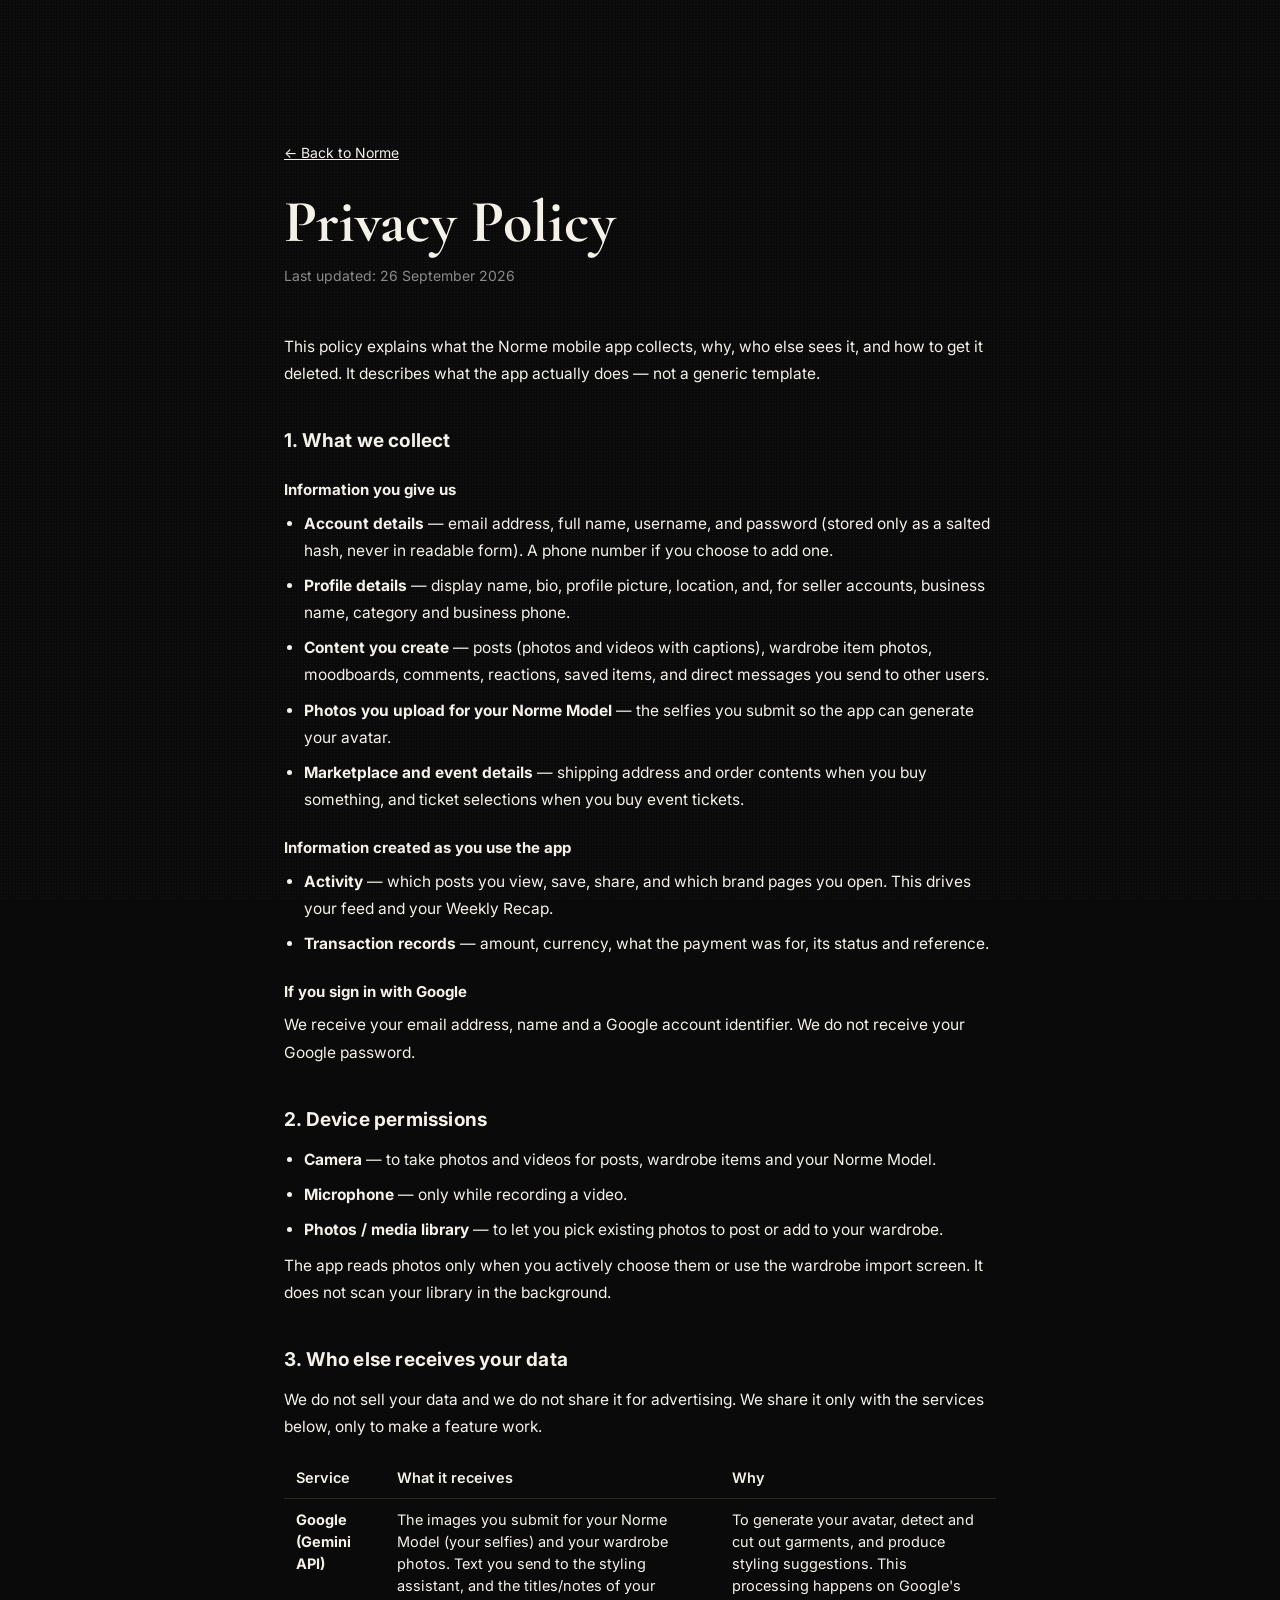
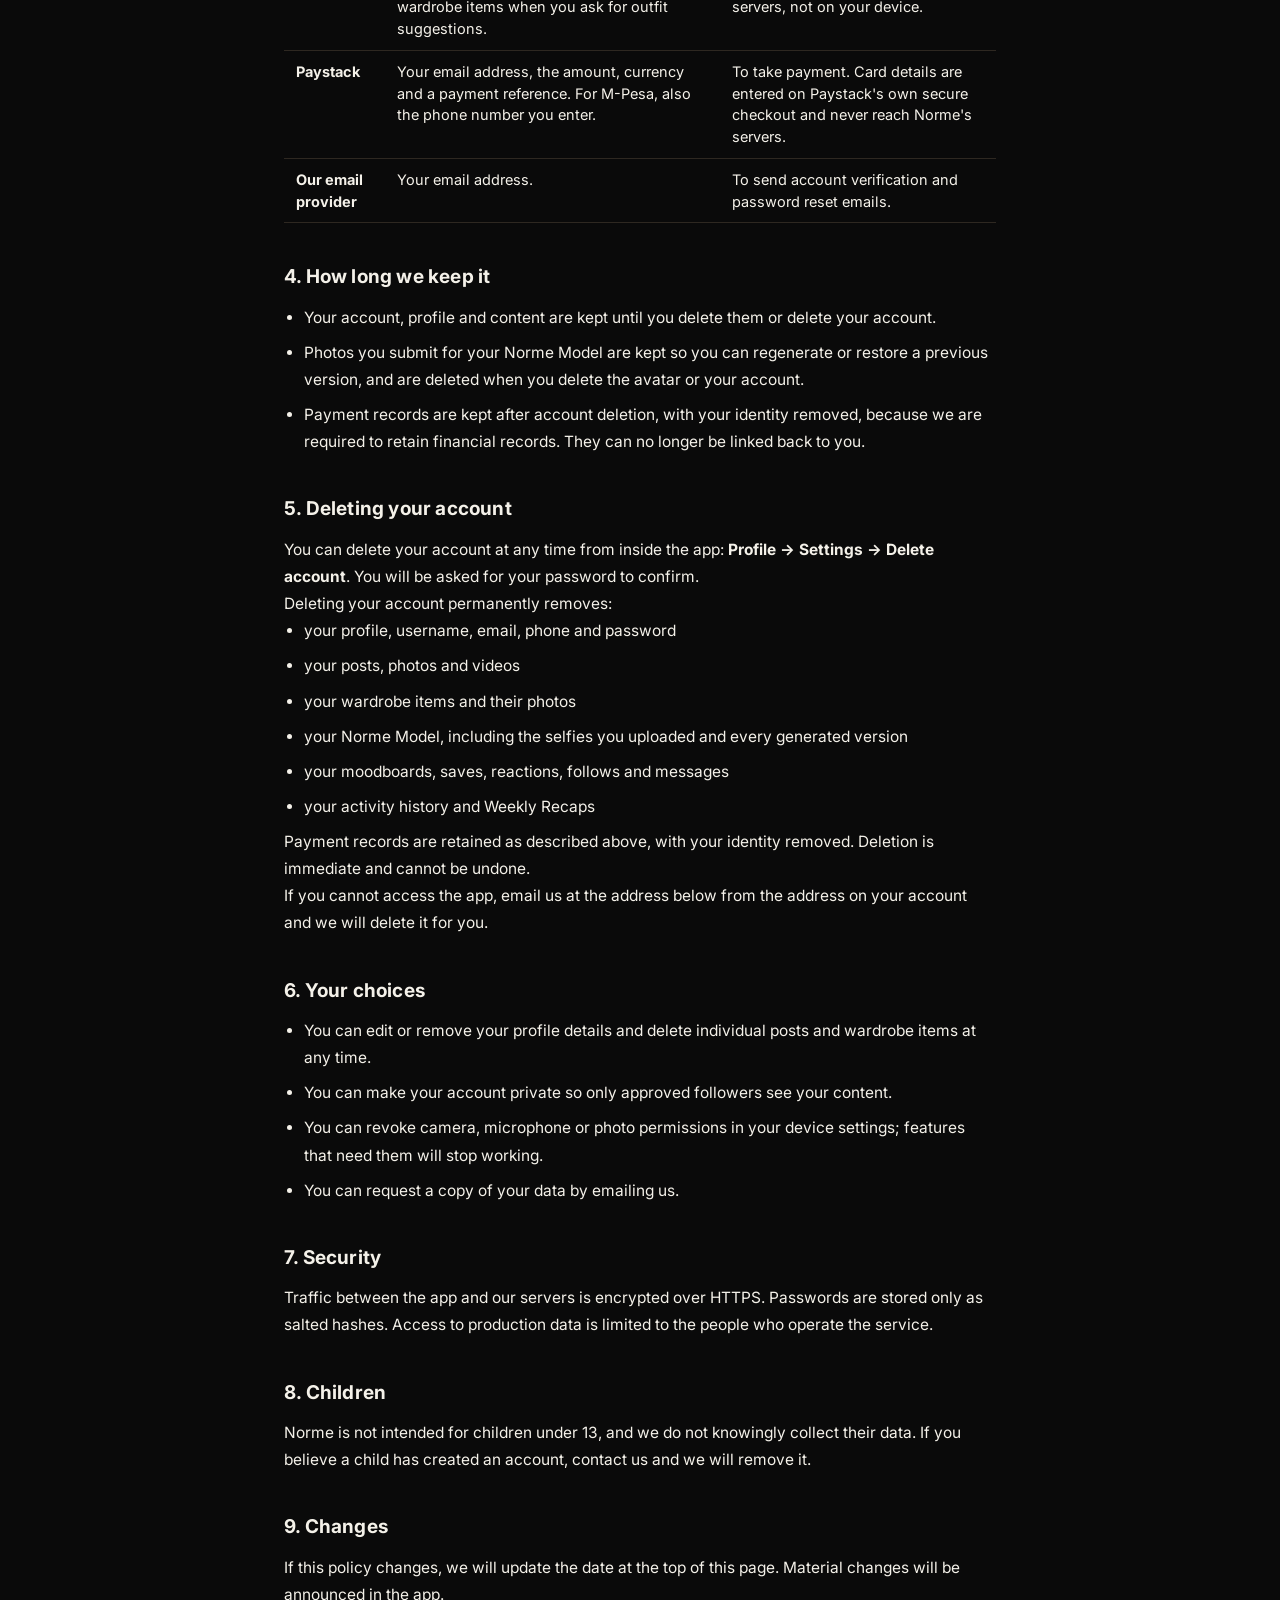
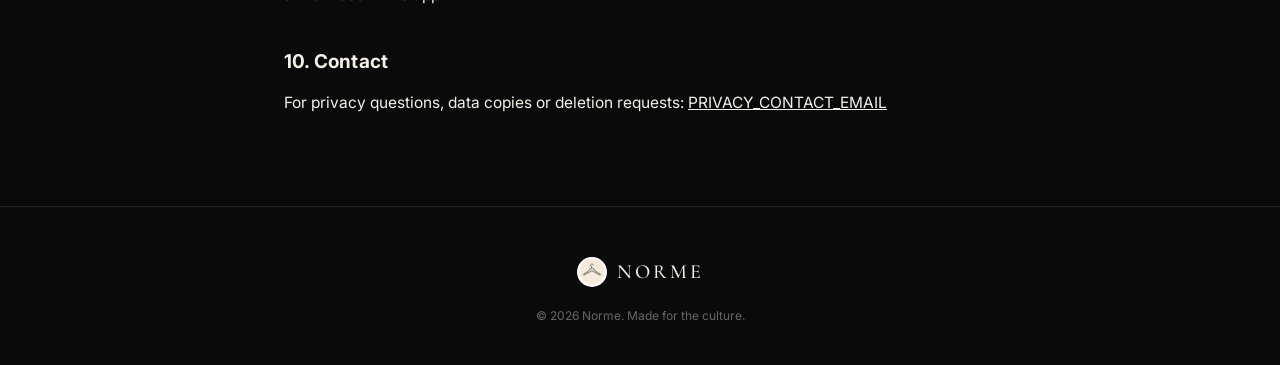
==== privacy.html @ 77b070fe "Add privacy policy Required for App Store and Play submission, and linked from the app.  Co-Authored" ====
<!DOCTYPE html>
<html lang="en">
<head>
<meta charset="UTF-8" />
<meta name="viewport" content="width=device-width, initial-scale=1.0" />
<title>Norme — Privacy Policy</title>
<meta name="description" content="How the Norme app collects, uses, shares and deletes your data." />
<link rel="icon" href="assets/norme_logo.png" type="image/png" />

<link rel="preconnect" href="https://fonts.googleapis.com" />
<link rel="preconnect" href="https://fonts.gstatic.com" crossorigin />
<link href="https://fonts.googleapis.com/css2?family=Cormorant+Garamond:ital,wght@0,400;0,500;0,600;1,400&family=Inter:wght@400;500;600;700&display=swap" rel="stylesheet" />

<link rel="stylesheet" href="css/styles.css" />
<style>
  .legal { max-width: 760px; margin: 0 auto; padding: 140px 24px 90px; }
  .legal h1 { font-family: 'Cormorant Garamond', serif; font-size: clamp(38px, 7vw, 60px); line-height: 1.05; margin: 0 0 10px; }
  .legal .updated { color: var(--muted, #8a8a8a); font-size: 14px; margin-bottom: 44px; }
  .legal h2 { font-size: 19px; margin: 40px 0 12px; letter-spacing: .2px; }
  .legal h3 { font-size: 15px; margin: 24px 0 8px; }
  .legal p, .legal li { font-size: 15.5px; line-height: 1.75; }
  .legal ul { padding-left: 20px; }
  .legal li { margin-bottom: 8px; }
  .legal table { width: 100%; border-collapse: collapse; margin: 16px 0 8px; font-size: 14.5px; }
  .legal th, .legal td { text-align: left; padding: 10px 12px; border-bottom: 1px solid rgba(140,120,95,.28); vertical-align: top; }
  .legal th { font-weight: 600; }
  .legal a { text-decoration: underline; }
  .legal .back { display: inline-block; margin-bottom: 28px; font-size: 14px; }
</style>
</head>
<body>

<div class="grain"></div>

<main class="legal" id="top">
  <a class="back" href="index.html">← Back to Norme</a>

  <h1>Privacy Policy</h1>
  <p class="updated">Last updated: 26 September 2026</p>

  <p>
    This policy explains what the Norme mobile app collects, why, who else sees
    it, and how to get it deleted. It describes what the app actually does — not
    a generic template.
  </p>

  <h2>1. What we collect</h2>

  <h3>Information you give us</h3>
  <ul>
    <li><strong>Account details</strong> — email address, full name, username, and password (stored only as a salted hash, never in readable form). A phone number if you choose to add one.</li>
    <li><strong>Profile details</strong> — display name, bio, profile picture, location, and, for seller accounts, business name, category and business phone.</li>
    <li><strong>Content you create</strong> — posts (photos and videos with captions), wardrobe item photos, moodboards, comments, reactions, saved items, and direct messages you send to other users.</li>
    <li><strong>Photos you upload for your Norme Model</strong> — the selfies you submit so the app can generate your avatar.</li>
    <li><strong>Marketplace and event details</strong> — shipping address and order contents when you buy something, and ticket selections when you buy event tickets.</li>
  </ul>

  <h3>Information created as you use the app</h3>
  <ul>
    <li><strong>Activity</strong> — which posts you view, save, share, and which brand pages you open. This drives your feed and your Weekly Recap.</li>
    <li><strong>Transaction records</strong> — amount, currency, what the payment was for, its status and reference.</li>
  </ul>

  <h3>If you sign in with Google</h3>
  <p>
    We receive your email address, name and a Google account identifier. We do
    not receive your Google password.
  </p>

  <h2>2. Device permissions</h2>
  <ul>
    <li><strong>Camera</strong> — to take photos and videos for posts, wardrobe items and your Norme Model.</li>
    <li><strong>Microphone</strong> — only while recording a video.</li>
    <li><strong>Photos / media library</strong> — to let you pick existing photos to post or add to your wardrobe.</li>
  </ul>
  <p>
    The app reads photos only when you actively choose them or use the wardrobe
    import screen. It does not scan your library in the background.
  </p>

  <h2>3. Who else receives your data</h2>
  <p>We do not sell your data and we do not share it for advertising. We share it only with the services below, only to make a feature work.</p>

  <table>
    <tr><th>Service</th><th>What it receives</th><th>Why</th></tr>
    <tr>
      <td><strong>Google (Gemini API)</strong></td>
      <td>The images you submit for your Norme Model (your selfies) and your wardrobe photos. Text you send to the styling assistant, and the titles/notes of your wardrobe items when you ask for outfit suggestions.</td>
      <td>To generate your avatar, detect and cut out garments, and produce styling suggestions. This processing happens on Google's servers, not on your device.</td>
    </tr>
    <tr>
      <td><strong>Paystack</strong></td>
      <td>Your email address, the amount, currency and a payment reference. For M-Pesa, also the phone number you enter.</td>
      <td>To take payment. Card details are entered on Paystack's own secure checkout and never reach Norme's servers.</td>
    </tr>
    <tr>
      <td><strong>Our email provider</strong></td>
      <td>Your email address.</td>
      <td>To send account verification and password reset emails.</td>
    </tr>
  </table>

  <h2>4. How long we keep it</h2>
  <ul>
    <li>Your account, profile and content are kept until you delete them or delete your account.</li>
    <li>Photos you submit for your Norme Model are kept so you can regenerate or restore a previous version, and are deleted when you delete the avatar or your account.</li>
    <li>Payment records are kept after account deletion, with your identity removed, because we are required to retain financial records. They can no longer be linked back to you.</li>
  </ul>

  <h2>5. Deleting your account</h2>
  <p>
    You can delete your account at any time from inside the app:
    <strong>Profile → Settings → Delete account</strong>. You will be asked for
    your password to confirm.
  </p>
  <p>Deleting your account permanently removes:</p>
  <ul>
    <li>your profile, username, email, phone and password</li>
    <li>your posts, photos and videos</li>
    <li>your wardrobe items and their photos</li>
    <li>your Norme Model, including the selfies you uploaded and every generated version</li>
    <li>your moodboards, saves, reactions, follows and messages</li>
    <li>your activity history and Weekly Recaps</li>
  </ul>
  <p>
    Payment records are retained as described above, with your identity removed.
    Deletion is immediate and cannot be undone.
  </p>
  <p>
    If you cannot access the app, email us at the address below from the address
    on your account and we will delete it for you.
  </p>

  <h2>6. Your choices</h2>
  <ul>
    <li>You can edit or remove your profile details and delete individual posts and wardrobe items at any time.</li>
    <li>You can make your account private so only approved followers see your content.</li>
    <li>You can revoke camera, microphone or photo permissions in your device settings; features that need them will stop working.</li>
    <li>You can request a copy of your data by emailing us.</li>
  </ul>

  <h2>7. Security</h2>
  <p>
    Traffic between the app and our servers is encrypted over HTTPS. Passwords
    are stored only as salted hashes. Access to production data is limited to
    the people who operate the service.
  </p>

  <h2>8. Children</h2>
  <p>
    Norme is not intended for children under 13, and we do not knowingly collect
    their data. If you believe a child has created an account, contact us and we
    will remove it.
  </p>

  <h2>9. Changes</h2>
  <p>
    If this policy changes, we will update the date at the top of this page. Material
    changes will be announced in the app.
  </p>

  <h2>10. Contact</h2>
  <p>
    For privacy questions, data copies or deletion requests:
    <a href="mailto:PRIVACY_CONTACT_EMAIL">PRIVACY_CONTACT_EMAIL</a>
  </p>
</main>

<footer class="footer">
  <div class="footer-inner">
    <a href="index.html" class="nav-brand">
      <img src="assets/norme_logo.png" alt="Norme" class="nav-logo" />
      <span class="nav-wordmark">NORME</span>
    </a>
    <p class="footer-copy">© <span id="year"></span> Norme. Made for the culture.</p>
  </div>
</footer>

<script>
  document.getElementById('year').textContent = new Date().getFullYear();
</script>
</body>
</html>
---- css/styles.css ----
:root {
  --ink: #f4f1e9;
  --ink-muted: rgba(244, 241, 233, 0.66);
  --ink-faint: rgba(244, 241, 233, 0.4);
  --bg: #0a0a0a;
  --bg-raised: #121110;
  --border: #262421;
  --gold: #d6a96c;
  --gold-deep: #8b6b3e;
  --cream: #fff8f0;
  --radius: 18px;
  --max-width: 1140px;
  --font-serif: "Cormorant Garamond", serif;
  --font-sans: "Inter", sans-serif;
}

* {
  box-sizing: border-box;
  margin: 0;
  padding: 0;
}

html {
  scroll-behavior: smooth;
}

body {
  background: var(--bg);
  color: var(--ink);
  font-family: var(--font-sans);
  line-height: 1.5;
  -webkit-font-smoothing: antialiased;
  overflow-x: hidden;
}

img {
  max-width: 100%;
  display: block;
}

a {
  color: inherit;
  text-decoration: none;
}

.grain {
  position: fixed;
  inset: 0;
  pointer-events: none;
  z-index: 1;
  opacity: 0.05;
  background-image: radial-gradient(#fff 0.5px, transparent 0.5px);
  background-size: 3px 3px;
}

.eyebrow {
  font-size: 11px;
  letter-spacing: 3px;
  color: var(--gold);
  font-weight: 600;
  margin-bottom: 14px;
}

/* ---------- NAV ---------- */

.nav {
  position: sticky;
  top: 0;
  z-index: 50;
  background: rgba(10, 10, 10, 0.7);
  backdrop-filter: blur(14px);
  border-bottom: 1px solid transparent;
  transition: border-color 0.3s ease, background 0.3s ease;
}

.nav.scrolled {
  border-bottom-color: var(--border);
  background: rgba(10, 10, 10, 0.92);
}

.nav-inner {
  max-width: var(--max-width);
  margin: 0 auto;
  padding: 16px 24px;
  display: flex;
  align-items: center;
  justify-content: space-between;
}

.nav-brand {
  display: flex;
  align-items: center;
  gap: 10px;
}

.nav-logo {
  width: 30px;
  height: 30px;
  border-radius: 50%;
}

.nav-wordmark {
  font-family: var(--font-serif);
  font-size: 20px;
  letter-spacing: 3px;
  font-weight: 500;
}

.nav-links {
  display: flex;
  align-items: center;
  gap: 30px;
  font-size: 14px;
  color: var(--ink-muted);
}

.nav-links a:hover {
  color: var(--ink);
}

.nav-cta {
  background: var(--cream);
  color: #17130d;
  padding: 9px 18px;
  border-radius: 999px;
  font-weight: 600;
  font-size: 13px;
}

.nav-cta:hover {
  background: var(--gold);
  color: #17130d;
}

.nav-toggle {
  display: none;
  flex-direction: column;
  gap: 5px;
  background: none;
  border: none;
  cursor: pointer;
  padding: 6px;
}

.nav-toggle span {
  width: 22px;
  height: 2px;
  background: var(--ink);
  border-radius: 2px;
}

.nav-mobile {
  display: none;
  flex-direction: column;
  gap: 4px;
  padding: 0 24px 20px;
  font-size: 15px;
}

.nav-mobile a {
  padding: 12px 0;
  border-bottom: 1px solid var(--border);
  color: var(--ink-muted);
}

.nav-mobile .nav-cta {
  display: inline-block;
  margin-top: 12px;
  text-align: center;
  border-bottom: none;
}

.nav.open .nav-mobile {
  display: flex;
}

/* ---------- HERO ---------- */

.hero {
  position: relative;
  min-height: 92vh;
  display: flex;
  align-items: center;
  justify-content: center;
  padding: 80px 24px;
  text-align: center;
  overflow: hidden;
}

.hero-glow {
  position: absolute;
  inset: -20%;
  background: radial-gradient(
      circle at 50% 20%,
      rgba(214, 169, 108, 0.16),
      transparent 55%
    ),
    radial-gradient(circle at 80% 80%, rgba(139, 107, 62, 0.12), transparent 50%);
  pointer-events: none;
}

.hero-content {
  position: relative;
  z-index: 2;
  max-width: 720px;
}

.hero-title {
  font-family: var(--font-serif);
  font-weight: 500;
  font-size: clamp(48px, 9vw, 92px);
  line-height: 1.02;
  letter-spacing: -1px;
  margin-bottom: 24px;
}

.hero-title em {
  font-style: italic;
  color: var(--gold);
}

.hero-sub {
  font-size: 17px;
  color: var(--ink-muted);
  max-width: 520px;
  margin: 0 auto 36px;
  line-height: 1.6;
}

.hero-actions {
  display: flex;
  gap: 14px;
  justify-content: center;
  flex-wrap: wrap;
}

.btn {
  display: inline-flex;
  align-items: center;
  justify-content: center;
  padding: 15px 28px;
  border-radius: 999px;
  font-weight: 600;
  font-size: 14.5px;
  transition: transform 0.2s ease, background 0.2s ease, border-color 0.2s ease;
  border: 1px solid transparent;
  cursor: pointer;
}

.btn:hover {
  transform: translateY(-1px);
}

.btn-primary {
  background: var(--cream);
  color: #17130d;
}

.btn-primary:hover {
  background: var(--gold);
}

.btn-primary:disabled {
  opacity: 0.6;
  cursor: not-allowed;
  transform: none;
}

.btn-ghost {
  border-color: var(--border);
  color: var(--ink-muted);
  background: transparent;
}

.btn-ghost:hover {
  border-color: var(--gold);
  color: var(--ink);
}

/* ---------- MANIFESTO ---------- */

.manifesto {
  padding: 100px 24px;
  border-top: 1px solid var(--border);
  border-bottom: 1px solid var(--border);
  background: var(--bg-raised);
}

.manifesto-quote {
  max-width: 780px;
  margin: 0 auto;
  text-align: center;
  font-family: var(--font-serif);
  font-style: italic;
  font-size: clamp(22px, 3.4vw, 32px);
  line-height: 1.5;
  color: var(--ink);
}

/* ---------- FEATURES ---------- */

.features {
  max-width: var(--max-width);
  margin: 0 auto;
  padding: 120px 24px;
}

.section-head {
  text-align: center;
  max-width: 560px;
  margin: 0 auto 60px;
}

.section-head h2 {
  font-family: var(--font-serif);
  font-weight: 500;
  font-size: clamp(32px, 5vw, 46px);
  letter-spacing: -0.5px;
}

.feature-grid {
  display: grid;
  grid-template-columns: repeat(3, 1fr);
  gap: 20px;
}

.feature-card {
  background: var(--bg-raised);
  border: 1px solid var(--border);
  border-radius: var(--radius);
  padding: 32px 26px;
  transition: border-color 0.25s ease, transform 0.25s ease;
}

.feature-card:hover {
  border-color: rgba(214, 169, 108, 0.4);
  transform: translateY(-3px);
}

.feature-icon {
  width: 44px;
  height: 44px;
  border-radius: 12px;
  background: rgba(214, 169, 108, 0.1);
  color: var(--gold);
  display: flex;
  align-items: center;
  justify-content: center;
  margin-bottom: 20px;
}

.feature-icon svg {
  width: 22px;
  height: 22px;
}

.feature-card h3 {
  font-family: var(--font-serif);
  font-size: 22px;
  font-weight: 600;
  margin-bottom: 10px;
}

.feature-card p {
  font-size: 14.5px;
  color: var(--ink-muted);
  line-height: 1.6;
}

/* ---------- CULTURE STRIP ---------- */

.culture {
  border-top: 1px solid var(--border);
  border-bottom: 1px solid var(--border);
  background: linear-gradient(180deg, var(--bg-raised), var(--bg));
  padding: 110px 24px;
}

.culture-inner {
  max-width: 640px;
  margin: 0 auto;
  text-align: center;
}

.culture-inner h2 {
  font-family: var(--font-serif);
  font-weight: 500;
  font-size: clamp(30px, 4.6vw, 42px);
  margin-bottom: 20px;
  letter-spacing: -0.5px;
}

.culture-copy {
  color: var(--ink-muted);
  font-size: 16px;
  line-height: 1.7;
}

/* ---------- WAITLIST ---------- */

.waitlist {
  padding: 130px 24px;
  text-align: center;
}

.waitlist-inner {
  max-width: 520px;
  margin: 0 auto;
}

.waitlist h2 {
  font-family: var(--font-serif);
  font-weight: 500;
  font-size: clamp(34px, 5.6vw, 52px);
  margin-bottom: 16px;
  letter-spacing: -0.5px;
}

.waitlist-copy {
  color: var(--ink-muted);
  font-size: 15.5px;
  margin-bottom: 34px;
  line-height: 1.6;
}

.waitlist-form {
  display: flex;
  gap: 10px;
  flex-wrap: wrap;
  justify-content: center;
}

.waitlist-form input[type="email"] {
  flex: 1 1 260px;
  padding: 15px 20px;
  border-radius: 999px;
  border: 1px solid var(--border);
  background: var(--bg-raised);
  color: var(--ink);
  font-size: 14.5px;
  font-family: var(--font-sans);
  outline: none;
  transition: border-color 0.2s ease;
}

.waitlist-form input[type="email"]::placeholder {
  color: var(--ink-faint);
}

.waitlist-form input[type="email"]:focus {
  border-color: var(--gold);
}

.waitlist-status {
  margin-top: 16px;
  font-size: 13.5px;
  min-height: 18px;
  color: var(--ink-muted);
}

.waitlist-status.success {
  color: #8fd6a8;
}

.waitlist-status.error {
  color: #e08a7d;
}

/* ---------- FOOTER ---------- */

.footer {
  border-top: 1px solid var(--border);
  padding: 50px 24px 40px;
}

.footer-inner {
  max-width: var(--max-width);
  margin: 0 auto;
  text-align: center;
  display: flex;
  flex-direction: column;
  align-items: center;
  gap: 10px;
}

.footer-tagline {
  color: var(--ink-muted);
  font-size: 13.5px;
  margin-top: 4px;
}

.footer-copy {
  color: var(--ink-faint);
  font-size: 12px;
  margin-top: 10px;
}

/* ---------- RESPONSIVE ---------- */

@media (max-width: 860px) {
  .feature-grid {
    grid-template-columns: repeat(2, 1fr);
  }
}

@media (max-width: 640px) {
  .nav-links {
    display: none;
  }
  .nav-toggle {
    display: flex;
  }
  .feature-grid {
    grid-template-columns: 1fr;
  }
  .hero {
    min-height: 88vh;
    padding: 60px 20px;
  }
  .manifesto,
  .culture,
  .waitlist,
  .features {
    padding-left: 20px;
    padding-right: 20px;
  }
}
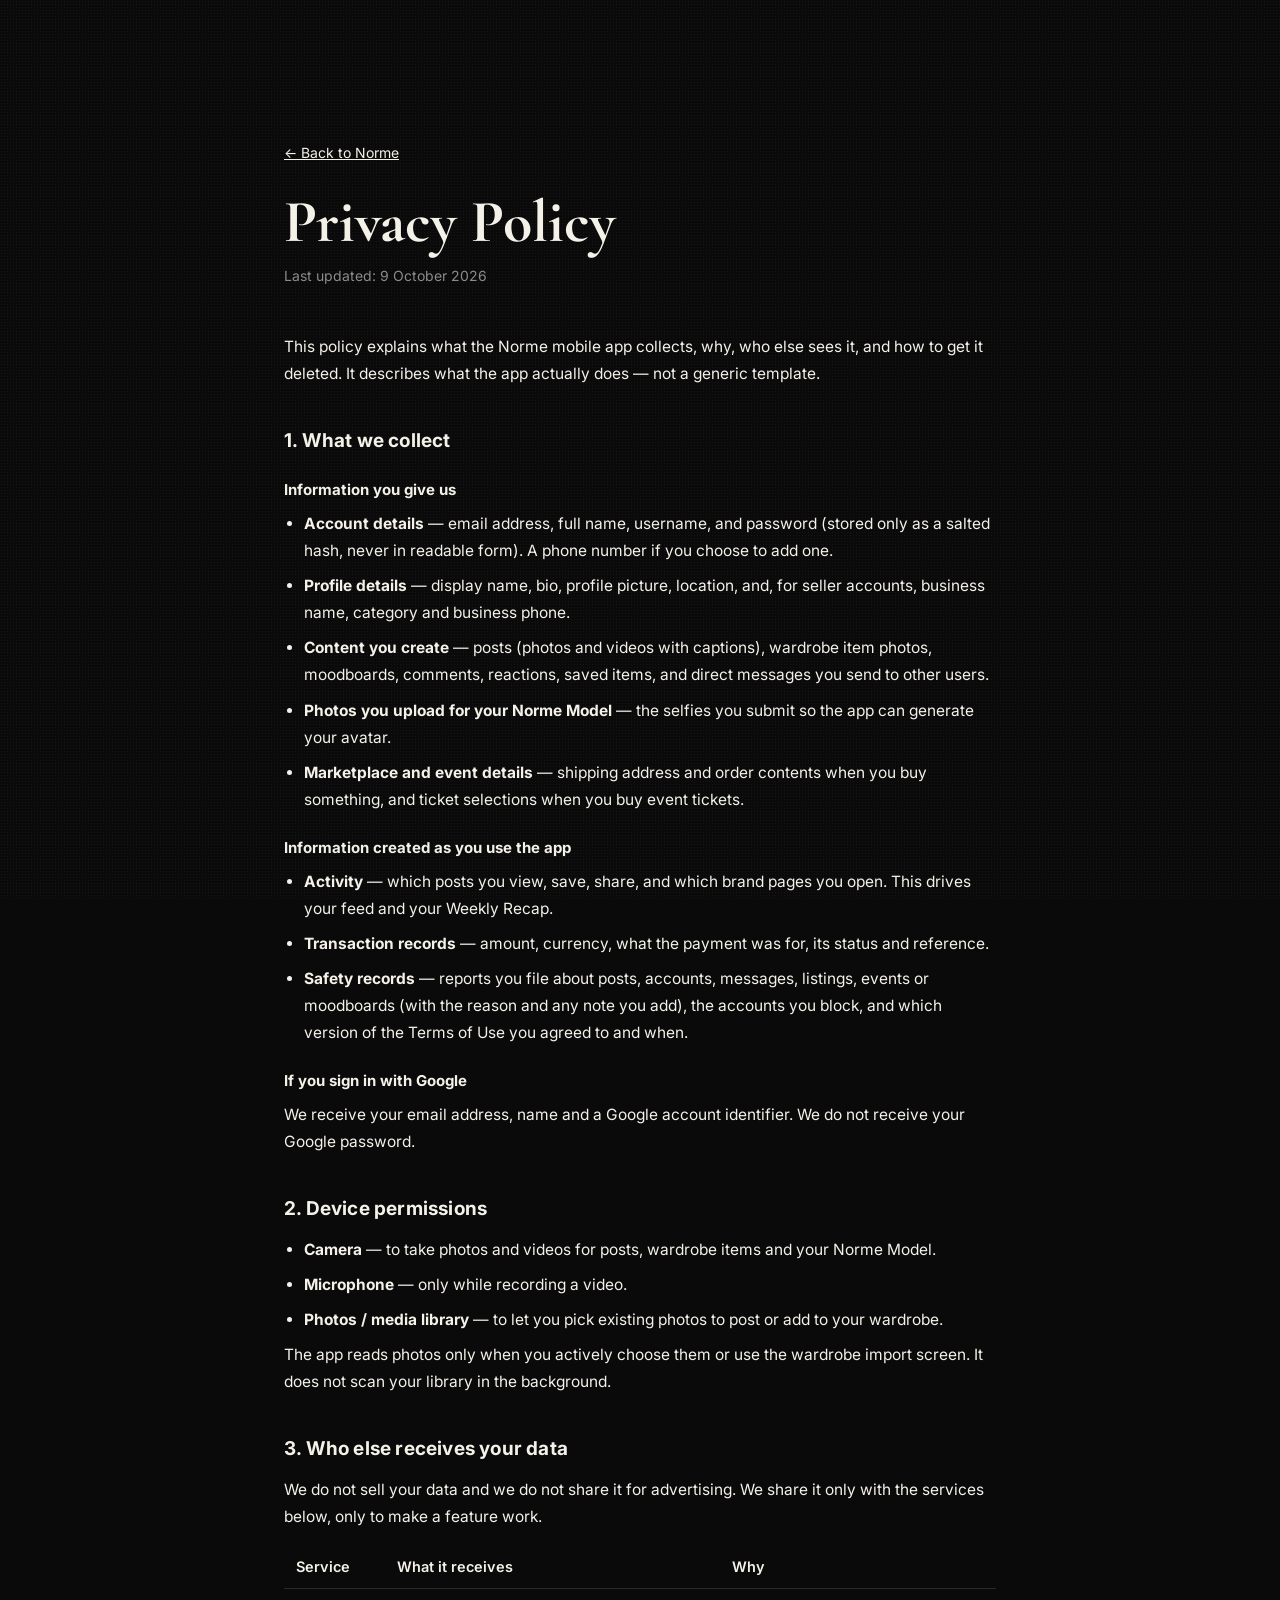
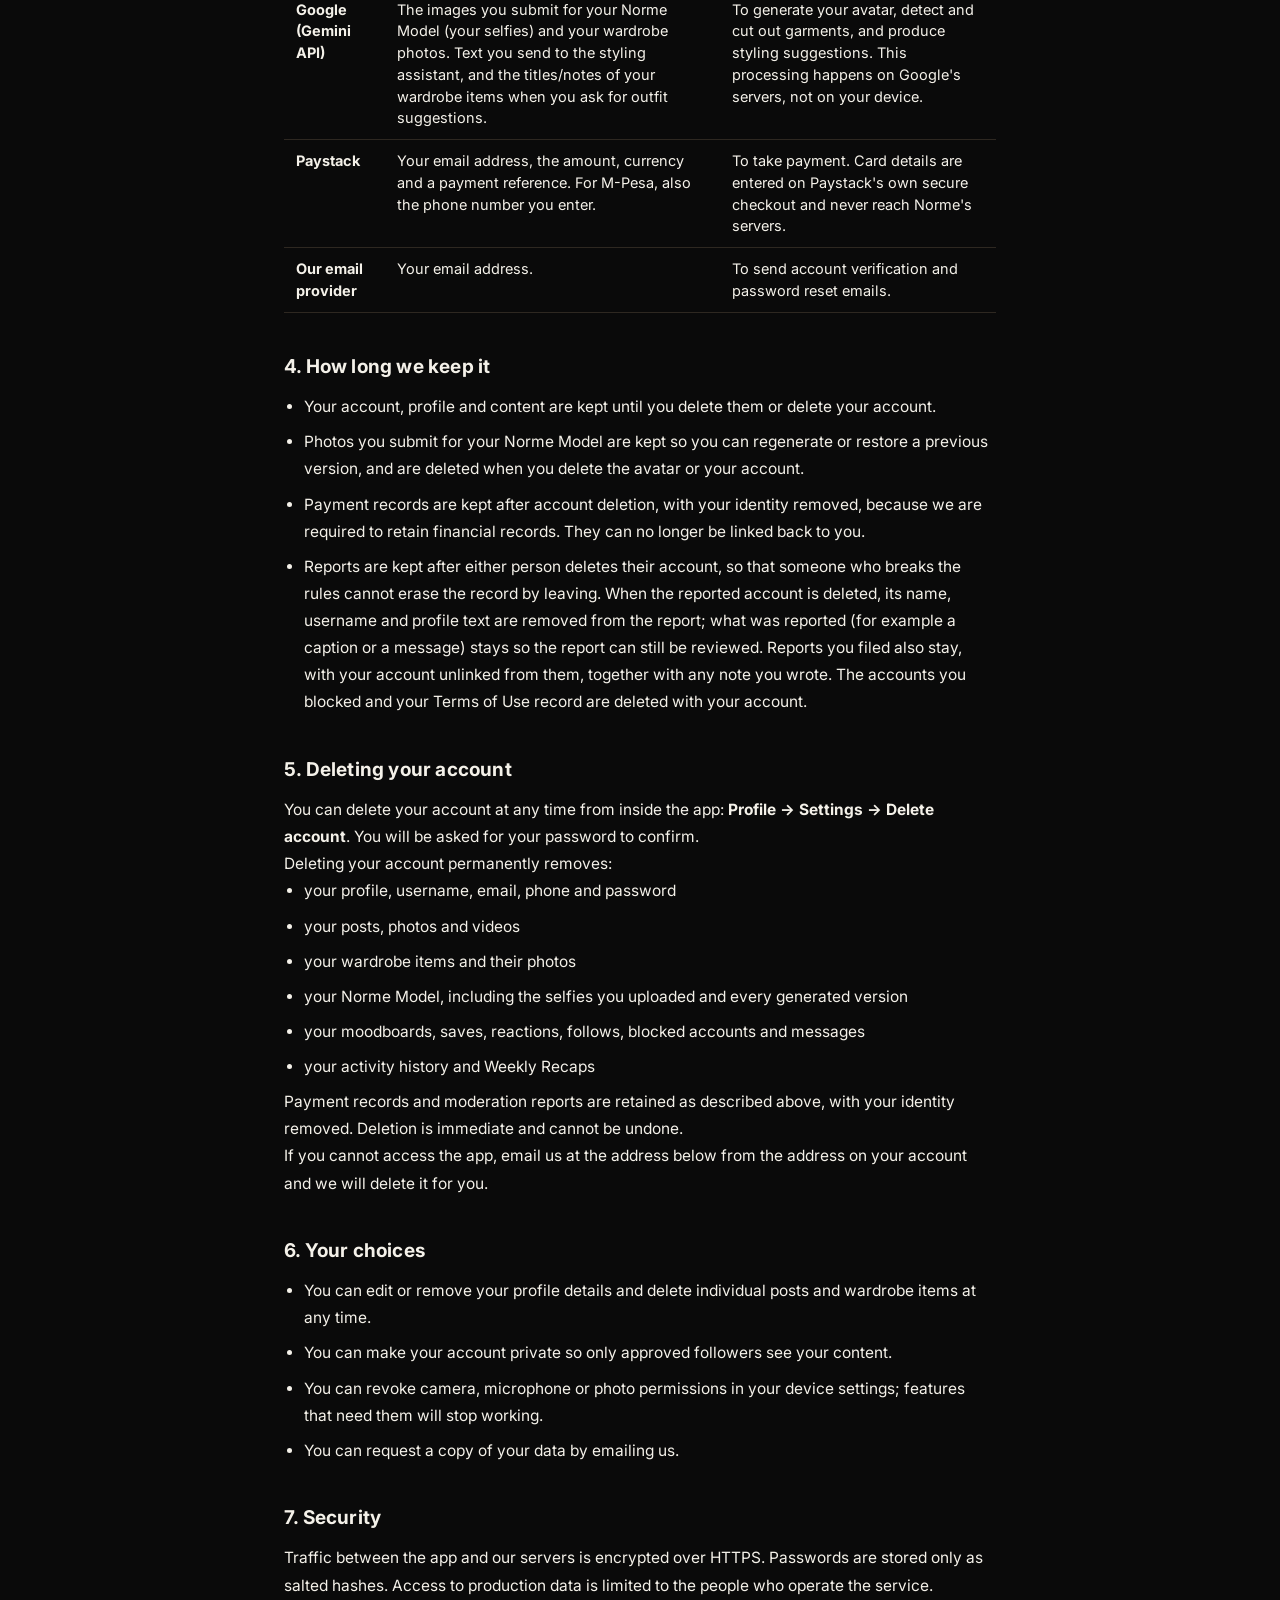
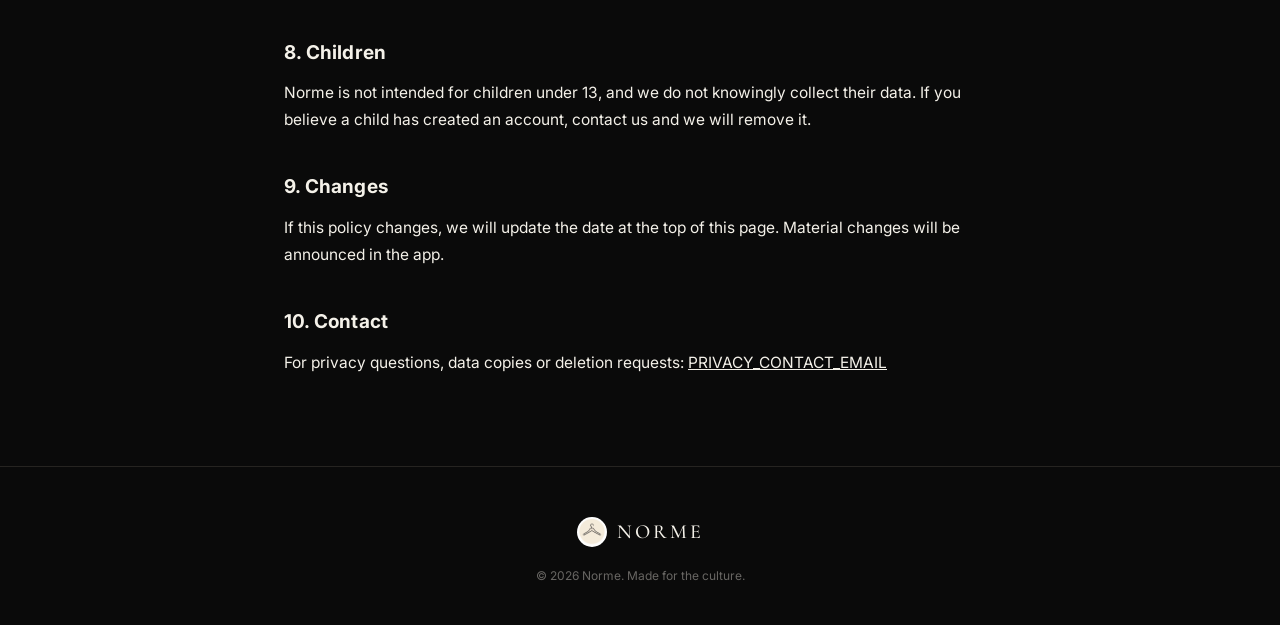
==== commit be803d00: "Sync the privacy policy with the 1.6.0 app Adds the safety records (reports, blocks, Terms of Use ac" ====
--- a/privacy.html
+++ b/privacy.html
@@ -36,7 +36,7 @@
   <a class="back" href="index.html">← Back to Norme</a>
 
   <h1>Privacy Policy</h1>
-  <p class="updated">Last updated: 26 September 2026</p>
+  <p class="updated">Last updated: 9 October 2026</p>
 
   <p>
     This policy explains what the Norme mobile app collects, why, who else sees
@@ -59,6 +59,7 @@
   <ul>
     <li><strong>Activity</strong> — which posts you view, save, share, and which brand pages you open. This drives your feed and your Weekly Recap.</li>
     <li><strong>Transaction records</strong> — amount, currency, what the payment was for, its status and reference.</li>
+    <li><strong>Safety records</strong> — reports you file about posts, accounts, messages, listings, events or moodboards (with the reason and any note you add), the accounts you block, and which version of the Terms of Use you agreed to and when.</li>
   </ul>
 
   <h3>If you sign in with Google</h3>
@@ -105,6 +106,7 @@
     <li>Your account, profile and content are kept until you delete them or delete your account.</li>
     <li>Photos you submit for your Norme Model are kept so you can regenerate or restore a previous version, and are deleted when you delete the avatar or your account.</li>
     <li>Payment records are kept after account deletion, with your identity removed, because we are required to retain financial records. They can no longer be linked back to you.</li>
+    <li>Reports are kept after either person deletes their account, so that someone who breaks the rules cannot erase the record by leaving. When the reported account is deleted, its name, username and profile text are removed from the report; what was reported (for example a caption or a message) stays so the report can still be reviewed. Reports you filed also stay, with your account unlinked from them, together with any note you wrote. The accounts you blocked and your Terms of Use record are deleted with your account.</li>
   </ul>
 
   <h2>5. Deleting your account</h2>
@@ -119,12 +121,12 @@
     <li>your posts, photos and videos</li>
     <li>your wardrobe items and their photos</li>
     <li>your Norme Model, including the selfies you uploaded and every generated version</li>
-    <li>your moodboards, saves, reactions, follows and messages</li>
+    <li>your moodboards, saves, reactions, follows, blocked accounts and messages</li>
     <li>your activity history and Weekly Recaps</li>
   </ul>
   <p>
-    Payment records are retained as described above, with your identity removed.
-    Deletion is immediate and cannot be undone.
+    Payment records and moderation reports are retained as described above, with
+    your identity removed. Deletion is immediate and cannot be undone.
   </p>
   <p>
     If you cannot access the app, email us at the address below from the address
